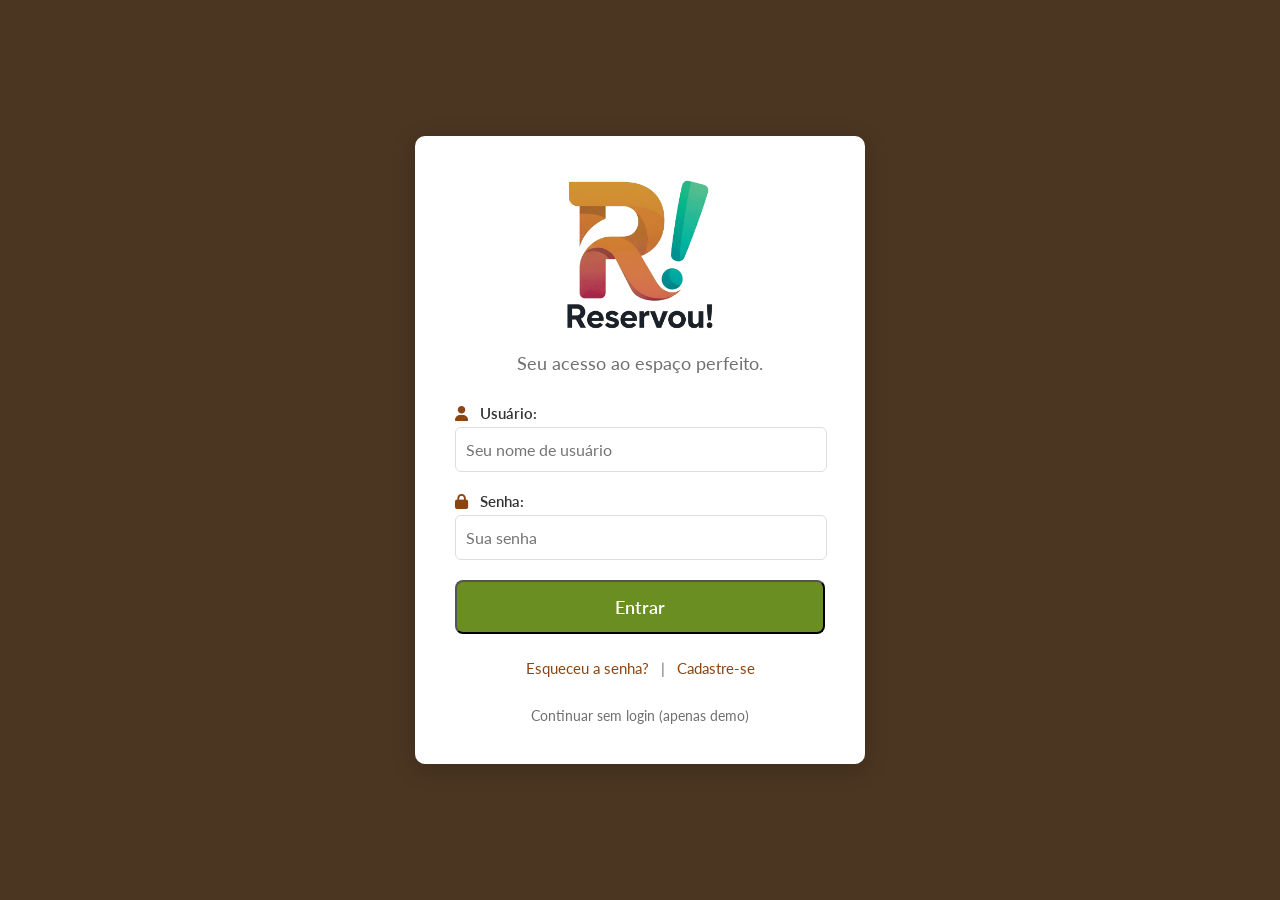
==== FrontEnd/index.html @ 800f9656 "Adiciona logo" ====
<!DOCTYPE html>
<html lang="pt-BR">
<head>
    <meta charset="UTF-8">
    <meta name="viewport" content="width=device-width, initial-scale=1.0">
    <title>Reservou! - Login</title>
    <link rel="stylesheet" href="Assets/CSS/styles.css">
    <link href="https://fonts.googleapis.com/css2?family=Lato:wght@400;600&family=Montserrat:wght@600;700&display=swap" rel="stylesheet">
    <link rel="stylesheet" href="https://cdnjs.cloudflare.com/ajax/libs/font-awesome/6.5.2/css/all.min.css" integrity="sha512-SnH5WK+bZxgPHs44uWIX+LLJAJ9/2PkPKZ5QiAj6Ta86w+fsb2TkcmfRyVX3pBnMFcV7oQPJkl9QevSCWr3W6A==" crossorigin="anonymous" referrerpolicy="no-referrer" />
</head>
<body class="login-body">
    <div class="login-container">
        <div class="login-card">
            <img class="logo-login" src="Assets/Imagens/Default/reservou-logo.png">
            <p class="login-slogan">Seu acesso ao espaço perfeito.</p>

            <form class="login-form">
                <div class="form-group">
                    <label for="username"><i class="fas fa-user"></i> Usuário:</label>
                    <input type="text" id="username" name="username" placeholder="Seu nome de usuário" required>
                </div>
                <div class="form-group">
                    <label for="password"><i class="fas fa-lock"></i> Senha:</label>
                    <input type="password" id="password" name="password" placeholder="Sua senha" required>
                </div>
                <button type="submit" class="btn-primary login-btn">Entrar</button>
            </form>

            <div class="login-links">
                <a href="#">Esqueceu a senha?</a>
                <span>|</span>
                <a href="#">Cadastre-se</a>
            </div>

            <a href="index.html" class="skip-login-btn">Continuar sem login (apenas demo)</a>
        </div>
    </div>
</body>
</html>
---- FrontEnd/Assets/CSS/styles.css ----
/* Variáveis CSS para as cores amadeiradas */
:root {
    --primaria-amadeirado-escuro: #4B3621;
    --secundaria-amadeirado-medio: #8B4513;
    --cta-verde: #6B8E23;
    --fundo-leve: #F8F5EC;
    --texto-principal: #333333;
    --texto-secundario: #707070;
}

/* Reset básico e fontes */
body {
    margin: 0;
    font-family: 'Lato', sans-serif;
    background-color: var(--fundo-leve);
    color: var(--texto-principal);
}

.container {
    max-width: 1200px; /* Largura máxima do conteúdo */
    margin: 0 auto; /* Centraliza o conteúdo */
    padding: 0 20px; /* Espaçamento lateral interno */
}

/* Estilo do Cabeçalho Principal */
.main-header {
    background-color: var(--primaria-amadeirado-escuro);
    color: var(--fundo-leve);
    padding: 15px 0;
    box-shadow: 0 2px 5px rgba(0, 0, 0, 0.2); /* Sombra suave */
}

.header-content {
    display: flex; /* Para alinhar logo, busca e navegação lado a lado */
    justify-content: space-between; /* Espaço entre os itens */
    align-items: center; /* Alinha verticalmente no centro */
}

/* Logo */
.logo-login {
    width: 150px;
    height: auto;
    color: var(--fundo-leve);
    text-decoration: none; /* Remove sublinhado do link */
    transition: color 0.3s ease; /* Transição suave ao passar o mouse */
}

.logo:hover {
    color: #F8F5EC; /* Um leve destaque no hover */
}

/* Barra de Busca */
.search-bar {
    display: flex; /* Alinha input e ícone lado a lado */
    align-items: center;
    background-color: var(--fundo-leve);
    border-radius: 25px; /* Cantos arredondados */
    padding: 8px 15px;
    width: 350px; /* Largura da barra de busca */
    box-shadow: inset 0 1px 3px rgba(0, 0, 0, 0.1); /* Sombra interna suave */
}

.search-bar input {
    border: none; /* Remove a borda padrão do input */
    background: transparent;
    outline: none; /* Remove o contorno ao focar */
    flex-grow: 1; /* Faz o input ocupar o máximo de espaço */
    padding-right: 10px;
    font-size: 16px;
    color: var(--texto-principal);
}

.search-bar input::placeholder {
    color: var(--texto-secundario);
}

.search-bar .fas { /* Estilo do ícone de lupa */
    color: var(--texto-secundario);
    font-size: 18px;
}

/* Navegação e Ícones */
.header-nav {
    display: flex; /* Alinha os ícones de navegação lado a lado */
    gap: 25px; /* Espaço entre os ícones */
}

.nav-icon {
    display: flex;
    flex-direction: column; /* Ícone em cima do texto */
    align-items: center;
    color: var(--fundo-leve);
    text-decoration: none;
    font-size: 14px;
    transition: color 0.3s ease;
}

.nav-icon .fas {
    font-size: 22px; /* Tamanho dos ícones */
    margin-bottom: 5px; /* Espaço entre ícone e texto */
}

.nav-icon:hover {
    color: #F8F5EC; /* Leve destaque no hover */
}

/* Media Queries para responsividade (ajuste para telas menores) */
@media (max-width: 768px) {
    .header-content {
        flex-direction: column; /* Empilha os itens verticalmente */
        gap: 15px;
    }

    .logo {
        font-size: 24px;
    }

    .search-bar {
        width: 90%; /* Ocupa mais largura em telas menores */
    }

    .header-nav {
        gap: 15px;
        width: 100%; /* Ocupa a largura total */
        justify-content: center; /* Centraliza os ícones */
    }

    .nav-icon {
        flex-direction: row; /* Ícone ao lado do texto em mobile */
        gap: 5px;
    }

    .nav-icon .fas {
        font-size: 18px;
        margin-bottom: 0;
    }
}

@media (max-width: 480px) {
    .search-bar {
        width: 100%;
    }
}

/* Estilo para a Seção de Categorias */
.space-categories {
    padding: 60px 0 30px; /* Espaçamento superior e inferior */
    text-align: center; /* Centraliza o título */
    background-color: var(--fundo-leve); /* Fundo leve */
}

.space-categories h2 {
    font-family: 'Montserrat', sans-serif;
    font-size: 32px;
    color: var(--primaria-amadeirado-escuro);
    margin-bottom: 40px;
}

.categories-grid {
    display: grid;
    grid-template-columns: repeat(auto-fit, minmax(180px, 1fr)); /* Colunas responsivas */
    gap: 30px; /* Espaço entre os cards */
    justify-content: center; /* Centraliza os cards */
}

.category-card {
    background-color: #FFFFFF; /* Fundo branco para os cards */
    border-radius: 10px;
    padding: 25px;
    display: flex;
    flex-direction: column;
    align-items: center;
    text-decoration: none; /* Remove sublinhado */
    color: var(--texto-principal);
    box-shadow: 0 4px 10px rgba(0, 0, 0, 0.08); /* Sombra suave */
    transition: transform 0.3s ease, box-shadow 0.3s ease;
}

.category-card:hover {
    transform: translateY(-5px); /* Efeito de elevação no hover */
    box-shadow: 0 6px 15px rgba(0, 0, 0, 0.12);
}

.category-card .fas { /* Ícones das categorias */
    font-size: 50px;
    color: var(--secundaria-amadeirado-medio); /* Cor dos ícones */
    margin-bottom: 15px;
}

.category-card h3 {
    font-family: 'Montserrat', sans-serif;
    font-size: 18px;
    margin: 0;
    color: var(--primaria-amadeirado-escuro);
}

/* Ajustes de responsividade para categorias */
@media (max-width: 768px) {
    .space-categories h2 {
        font-size: 28px;
    }
    .category-card {
        padding: 20px;
    }
    .category-card .fas {
        font-size: 45px;
    }
    .category-card h3 {
        font-size: 16px;
    }
}

@media (max-width: 480px) {
    .space-categories {
        padding: 40px 0 20px;
    }
    .space-categories h2 {
        font-size: 24px;
        margin-bottom: 30px;
    }
    .categories-grid {
        grid-template-columns: 1fr; /* Uma coluna em telas muito pequenas */
    }
}
/* Estilo para a Seção de Espaços em Destaque */
.featured-spaces {
    padding: 60px 0;
    text-align: center;
    background-color: var(--fundo-leve); /* Fundo leve */
}

.featured-spaces h2 {
    font-family: 'Montserrat', sans-serif;
    font-size: 32px;
    color: var(--primaria-amadeirado-escuro);
    margin-bottom: 40px;
}

.space-grid {
    display: grid;
    grid-template-columns: repeat(auto-fit, minmax(300px, 1fr)); /* Colunas responsivas para cards maiores */
    gap: 30px;
    justify-content: center;
}

.space-card {
    background-color: #FFFFFF;
    border-radius: 10px;
    overflow: hidden; /* Garante que a imagem não vaze */
    box-shadow: 0 4px 15px rgba(0, 0, 0, 0.1); /* Sombra mais pronunciada */
    transition: transform 0.3s ease, box-shadow 0.3s ease;
    display: flex;
    flex-direction: column;
}

.space-card:hover {
    transform: translateY(-8px); /* Efeito de elevação mais notável */
    box-shadow: 0 8px 20px rgba(0, 0, 0, 0.15);
}

.space-card img {
    width: 100%;
    height: 200px; /* Altura fixa para as imagens dos cards */
    object-fit: cover; /* Garante que a imagem cubra o espaço sem distorcer */
}

.space-card .card-info {
    padding: 20px;
    text-align: left;
    flex-grow: 1; /* Faz o conteúdo ocupar o espaço restante */
    display: flex;
    flex-direction: column;
}

.space-card h3 {
    font-family: 'Montserrat', sans-serif;
    font-size: 22px;
    color: var(--primaria-amadeirado-escuro);
    margin-top: 0;
    margin-bottom: 10px;
}

.space-card .description {
    font-size: 15px;
    color: var(--texto-secundario);
    line-height: 1.5;
    margin-bottom: 15px;
    flex-grow: 1; /* Empurra o preço e botão para baixo */
}

.space-card .price {
    font-family: 'Montserrat', sans-serif;
    font-size: 20px;
    font-weight: 600;
    color: var(--secundaria-amadeirado-medio);
    margin-bottom: 20px;
}

/* Estilo do Botão (Reutilizável) */
.btn-primary {
    display: block; /* Ocupa a largura total do pai */
    background-color: var(--cta-verde);
    color: #FFFFFF;
    text-decoration: none;
    padding: 12px 25px;
    border-radius: 8px; /* Cantos arredondados */
    font-family: 'Lato', sans-serif;
    font-weight: 600;
    font-size: 16px;
    text-align: center;
    transition: background-color 0.3s ease, transform 0.1s ease;
}

.btn-primary:hover {
    background-color: #5a7a1c; /* Tom mais escuro no hover */
    transform: translateY(-2px);
}

/* Ajustes de responsividade para espaços */
@media (max-width: 768px) {
    .featured-spaces h2 {
        font-size: 28px;
    }
    .space-grid {
        grid-template-columns: repeat(auto-fit, minmax(280px, 1fr));
    }
    .space-card h3 {
        font-size: 20px;
    }
    .space-card .price {
        font-size: 18px;
    }
}

@media (max-width: 480px) {
    .featured-spaces {
        padding: 40px 0;
    }
    .featured-spaces h2 {
        font-size: 24px;
        margin-bottom: 30px;
    }
    .space-grid {
        grid-template-columns: 1fr; /* Uma coluna em telas muito pequenas */
    }
    .space-card img {
        height: 180px;
    }
    .space-card .card-info {
        padding: 15px;
    }
}

/* Estilo para a Seção do Banner Principal (Hero) */
.hero-banner {
    background-image: url('https://via.placeholder.com/1920x600/4B3621/FFFFFF?text=Espaco+Moderno+-+Reservou!'); /* Imagem de fundo placeholder */
    background-size: cover; /* Garante que a imagem cubra toda a área */
    background-position: center; /* Centraliza a imagem */
    height: 500px; /* Altura fixa do banner */
    display: flex; /* Para centralizar o conteúdo verticalmente */
    align-items: center; /* Alinha verticalmente */
    text-align: center; /* Centraliza o texto */
    color: #FFFFFF; /* Cor do texto no banner */
    position: relative; /* Para o overlay */
}

/* Overlay sutil para melhorar contraste do texto */
.hero-banner::before {
    content: '';
    position: absolute;
    top: 0;
    left: 0;
    width: 100%;
    height: 100%;
    background-color: rgba(0, 0, 0, 0.4); /* Escurece a imagem para o texto se destacar */
    z-index: 1; /* Garante que o overlay fique abaixo do texto */
}

.hero-banner .container {
    position: relative; /* Traz o container para frente do overlay */
    z-index: 2;
}

.hero-banner h1 {
    font-family: 'Montserrat', sans-serif;
    font-size: 56px;
    margin-bottom: 15px;
    line-height: 1.2;
    text-shadow: 2px 2px 4px rgba(0, 0, 0, 0.6); /* Sombra para o texto */
}

.hero-banner p {
    font-family: 'Lato', sans-serif;
    font-size: 22px;
    margin-bottom: 30px;
    text-shadow: 1px 1px 3px rgba(0, 0, 0, 0.5);
}

.hero-banner .hero-btn {
    display: inline-block; /* Para o botão não ocupar a largura total */
    padding: 15px 40px; /* Ajusta o padding do botão */
    font-size: 18px;
    background-color: var(--cta-verde); /* Cor de ação */
    border-radius: 50px; /* Botão mais arredondado */
}

/* Ajustes de responsividade para o Banner */
@media (max-width: 992px) {
    .hero-banner {
        height: 400px;
    }
    .hero-banner h1 {
        font-size: 44px;
    }
    .hero-banner p {
        font-size: 18px;
    }
    .hero-banner .hero-btn {
        padding: 12px 30px;
        font-size: 16px;
    }
}

@media (max-width: 768px) {
    .hero-banner {
        height: 350px;
    }
    .hero-banner h1 {
        font-size: 36px;
    }
    .hero-banner p {
        font-size: 16px;
    }
}

@media (max-width: 480px) {
    .hero-banner {
        height: 300px;
    }
    .hero-banner h1 {
        font-size: 28px;
    }
    .hero-banner p {
        font-size: 14px;
        padding: 0 10px; /* Reduz padding em telas muito pequenas */
    }
    .hero-banner .hero-btn {
        padding: 10px 20px;
        font-size: 14px;
    }
}

/* Estilo para o Rodapé */
.main-footer {
    background-color: var(--primaria-amadeirado-escuro);
    color: var(--fundo-leve);
    padding: 60px 0 20px; /* Espaçamento superior e inferior */
    font-family: 'Lato', sans-serif;
}

.main-footer .container {
    display: flex; /* Alinha as colunas do rodapé lado a lado */
    justify-content: space-between;
    flex-wrap: wrap; /* Permite que as colunas quebrem em telas menores */
    gap: 30px; /* Espaço entre as colunas */
}

.footer-col {
    flex: 1; /* Distribui o espaço igualmente */
    min-width: 250px; /* Largura mínima para cada coluna */
    margin-bottom: 20px; /* Espaçamento inferior para mobile */
}

.footer-col.logo-col .logo {
    font-size: 32px;
    margin-bottom: 10px;
}

.footer-col p {
    font-size: 15px;
    line-height: 1.6;
    color: rgba(255, 255, 255, 0.8); /* Texto levemente mais claro */
}

.footer-col h3 {
    font-family: 'Montserrat', sans-serif;
    font-size: 20px;
    color: var(--fundo-leve);
    margin-bottom: 20px;
}

.footer-col ul {
    list-style: none; /* Remove marcadores de lista */
    padding: 0;
    margin: 0;
}

.footer-col ul li {
    margin-bottom: 10px;
}

.footer-col ul li a {
    color: rgba(255, 255, 255, 0.8);
    text-decoration: none;
    font-size: 15px;
    transition: color 0.3s ease;
}

.footer-col ul li a:hover {
    color: var(--cta-verde); /* Destaca no hover */
}

.footer-col .fas, .footer-col .fab { /* Ícones de contato e social */
    margin-right: 10px;
    color: var(--cta-verde);
}

.social-icons {
    margin-top: 20px;
    display: flex;
    gap: 15px;
}

.social-icons a {
    color: var(--fundo-leve);
    font-size: 24px;
    transition: color 0.3s ease;
}

.social-icons a:hover {
    color: var(--cta-verde);
}

.footer-bottom {
    border-top: 1px solid rgba(255, 255, 255, 0.1); /* Linha divisória */
    padding-top: 20px;
    margin-top: 40px;
    text-align: center;
}

.footer-bottom p {
    font-size: 14px;
    color: rgba(255, 255, 255, 0.6);
    margin: 0;
}

/* Ajustes de responsividade para o Rodapé */
@media (max-width: 768px) {
    .main-footer .container {
        flex-direction: column; /* Empilha as colunas verticalmente */
        align-items: center; /* Centraliza as colunas */
        text-align: center;
    }
    .footer-col {
        min-width: unset; /* Remove largura mínima */
        width: 100%; /* Ocupa a largura total */
    }
    .footer-col h3 {
        font-size: 18px;
        margin-bottom: 15px;
    }
    .footer-col ul {
        margin-bottom: 20px;
    }
    .social-icons {
        justify-content: center; /* Centraliza os ícones sociais */
    }
}

/* --- Estilos para o Painel Admin --- */

/* Cabeçalho Admin */
.admin-header {
    background-color: var(--primaria-amadeirado-escuro);
    color: var(--fundo-leve);
    padding: 15px 0;
    box-shadow: 0 2px 5px rgba(0, 0, 0, 0.2);
}

.admin-header-content {
    display: flex;
    justify-content: space-between;
    align-items: center;
}

.admin-header-content .logo { /* Estilo do logo no admin */
    font-size: 28px;
    margin-right: 20px;
}

.admin-title {
    font-family: 'Montserrat', sans-serif;
    font-weight: 600;
    font-size: 24px;
    color: var(--fundo-leve);
    flex-grow: 1; /* Permite que o título ocupe o espaço central */
    text-align: center;
}

.admin-logout-btn {
    display: flex;
    align-items: center;
    color: var(--fundo-leve);
    text-decoration: none;
    font-size: 16px;
    transition: color 0.3s ease;
}

.admin-logout-btn .fas {
    margin-right: 8px;
}

.admin-logout-btn:hover {
    color: var(--cta-verde);
}

/* Seção do Formulário de Adição de Espaço */
.add-space-form-section {
    padding: 60px 0;
    background-color: var(--fundo-leve);
}

.add-space-form-section h2 {
    font-family: 'Montserrat', sans-serif;
    font-size: 32px;
    color: var(--primaria-amadeirado-escuro);
    text-align: center;
    margin-bottom: 40px;
}

.add-space-form {
    background-color: #FFFFFF;
    border-radius: 10px;
    padding: 40px;
    box-shadow: 0 5px 20px rgba(0, 0, 0, 0.1);
    max-width: 700px; /* Largura máxima do formulário */
    margin: 0 auto; /* Centraliza o formulário */
}

.form-group {
    margin-bottom: 25px;
}

.form-group label {
    display: block; /* Cada label em uma nova linha */
    font-family: 'Lato', sans-serif;
    font-weight: 600;
    font-size: 16px;
    color: var(--texto-principal);
    margin-bottom: 8px;
}

.form-group input[type="text"],
.form-group input[type="number"],
.form-group input[type="url"],
.form-group textarea,
.form-group select {
    width: calc(100% - 20px); /* 100% menos o padding */
    padding: 12px 10px;
    border: 1px solid #ddd;
    border-radius: 6px;
    font-size: 16px;
    color: var(--texto-principal);
    font-family: 'Lato', sans-serif;
    transition: border-color 0.3s ease;
}

.form-group input:focus,
.form-group textarea:focus,
.form-group select:focus {
    border-color: var(--secundaria-amadeirado-medio); /* Borda destacada no foco */
    outline: none; /* Remove contorno padrão */
}

.form-group textarea {
    resize: vertical; /* Permite redimensionar verticalmente */
}

.form-actions {
    display: flex;
    justify-content: flex-end; /* Alinha botões à direita */
    gap: 15px; /* Espaço entre os botões */
    margin-top: 30px;
}

.btn-secondary {
    background-color: transparent;
    color: var(--secundaria-amadeirado-medio);
    border: 2px solid var(--secundaria-amadeirado-medio);
    text-decoration: none;
    padding: 12px 25px;
    border-radius: 8px;
    font-family: 'Lato', sans-serif;
    font-weight: 600;
    font-size: 16px;
    cursor: pointer;
    transition: background-color 0.3s ease, color 0.3s ease, transform 0.1s ease;
}

.btn-secondary:hover {
    background-color: var(--secundaria-amadeirado-medio);
    color: #FFFFFF;
    transform: translateY(-2px);
}

/* Mensagem de Feedback (sucesso/erro) */
.feedback-message {
    margin-top: 20px;
    padding: 15px;
    border-radius: 8px;
    font-size: 16px;
    text-align: center;
    display: none; /* Escondida por padrão, JS mostraria */
}

.feedback-message.success {
    background-color: #d4edda; /* Verde claro */
    color: #155724; /* Verde escuro */
    border: 1px solid #c3e6cb;
}

.feedback-message.error {
    background-color: #f8d7da; /* Vermelho claro */
    color: #721c24; /* Vermelho escuro */
    border: 1px solid #f5c6cb;
}

/* --- Media Queries para Responsividade do Admin --- */
@media (max-width: 768px) {
    .admin-header-content {
        flex-direction: column;
        gap: 10px;
        text-align: center;
    }
    .admin-title {
        font-size: 20px;
    }
    .admin-logout-btn {
        margin-top: 10px;
    }

    .add-space-form-section h2 {
        font-size: 28px;
        margin-bottom: 30px;
    }
    .add-space-form {
        padding: 25px;
        margin: 0 15px; /* Espaçamento lateral em telas menores */
    }
    .form-group label {
        font-size: 15px;
    }
    .form-group input,
    .form-group textarea,
    .form-group select {
        font-size: 15px;
        padding: 10px;
        width: calc(100% - 10px); /* Ajusta padding */
    }
    .form-actions {
        flex-direction: column; /* Empilha botões verticalmente */
        gap: 10px;
        align-items: center;
    }
    .btn-primary, .btn-secondary {
        width: 100%; /* Botões ocupam largura total */
    }
}

@media (max-width: 480px) {
    .add-space-form-section h2 {
        font-size: 24px;
    }
    .add-space-form {
        padding: 20px;
    }
}

/* Estilo para a Seção de Detalhes do Espaço */
.space-details-section {
    padding: 60px 0;
    background-color: var(--fundo-leve);
    /* display: none; */ /* Pode ser usado para esconder por padrão e mostrar com JS */
}

.space-details-section .container {
    background-color: #FFFFFF;
    border-radius: 10px;
    box-shadow: 0 5px 20px rgba(0, 0, 0, 0.1);
    padding: 40px;
}

.details-grid {
    display: grid;
    grid-template-columns: 1fr 1.5fr; /* Galeria à esquerda, info à direita */
    gap: 40px;
}

.details-gallery img {
    width: 100%;
    border-radius: 8px;
    margin-bottom: 15px;
    box-shadow: 0 2px 8px rgba(0, 0, 0, 0.1);
}

.thumbnail-gallery {
    display: flex;
    gap: 10px;
    overflow-x: auto; /* Permite rolagem horizontal se muitas miniaturas */
    padding-bottom: 5px; /* Para sombra de rolagem */
}

.thumbnail-gallery img {
    width: 100px;
    height: 70px;
    object-fit: cover;
    border-radius: 5px;
    cursor: pointer;
    border: 2px solid transparent;
    transition: border-color 0.2s ease;
}

.thumbnail-gallery img:hover,
.thumbnail-gallery img.active {
    border-color: var(--cta-verde); /* Borda no hover ou quando ativa */
}

.details-info h2 {
    font-family: 'Montserrat', sans-serif;
    font-size: 38px;
    color: var(--primaria-amadeirado-escuro);
    margin-top: 0;
    margin-bottom: 10px;
}

.details-type,
.details-capacity {
    font-size: 16px;
    color: var(--texto-secundario);
    margin-bottom: 5px;
}

.details-price {
    font-family: 'Montserrat', sans-serif;
    font-size: 28px;
    font-weight: 600;
    color: var(--secundaria-amadeirado-medio);
    margin-bottom: 25px;
}

.details-description {
    font-size: 17px;
    line-height: 1.7;
    color: var(--texto-principal);
    margin-bottom: 30px;
}

.details-features h3 {
    font-family: 'Montserrat', sans-serif;
    font-size: 22px;
    color: var(--primaria-amadeirado-escuro);
    margin-bottom: 15px;
}

.details-features ul {
    list-style: none;
    padding: 0;
    margin: 0;
    display: grid;
    grid-template-columns: repeat(auto-fit, minmax(200px, 1fr)); /* 2 colunas para features */
    gap: 10px;
}

.details-features ul li {
    font-size: 16px;
    color: var(--texto-principal);
}

.details-features ul li .fas {
    color: var(--cta-verde); /* Cor do ícone de check */
    margin-right: 8px;
}

.reservation-options {
    margin-top: 40px;
    border-top: 1px solid #eee;
    padding-top: 30px;
}

.reservation-options h3 {
    font-family: 'Montserrat', sans-serif;
    font-size: 24px;
    color: var(--primaria-amadeirado-escuro);
    margin-bottom: 20px;
}

.reservation-options .form-group {
    margin-bottom: 20px;
}

.reservation-options input[type="date"],
.reservation-options select {
    width: calc(100% - 20px);
    padding: 12px 10px;
    border: 1px solid #ddd;
    border-radius: 6px;
    font-size: 16px;
    color: var(--texto-principal);
    font-family: 'Lato', sans-serif;
}

.add-to-reservation-btn {
    width: 100%; /* Ocupa a largura total */
    margin-top: 20px;
    font-size: 18px;
    padding: 15px;
}

.back-to-home-btn {
    display: block; /* Ocupa a largura total */
    width: fit-content; /* Ajusta ao conteúdo */
    margin: 40px auto 0; /* Centraliza o botão de voltar */
    font-size: 16px;
    padding: 12px 30px;
    border-radius: 50px; /* Mais arredondado */
}


/* --- Media Queries para Detalhes do Espaço --- */
@media (max-width: 992px) {
    .details-grid {
        grid-template-columns: 1fr; /* Uma coluna em telas menores */
        gap: 30px;
    }
    .space-details-section .container {
        padding: 30px;
    }
    .details-info h2 {
        font-size: 32px;
    }
    .details-price {
        font-size: 24px;
    }
    .details-description {
        font-size: 16px;
    }
}

@media (max-width: 768px) {
    .space-details-section .container {
        padding: 20px;
        margin: 0 15px;
    }
    .details-features ul {
        grid-template-columns: 1fr; /* Uma coluna para features em mobile */
    }
    .add-to-reservation-btn, .back-to-home-btn {
        font-size: 16px;
        padding: 12px 25px;
    }
}

@media (max-width: 480px) {
    .details-info h2 {
        font-size: 28px;
    }
    .details-price {
        font-size: 22px;
    }
    .reservation-options input[type="date"],
    .reservation-options select {
        width: calc(100% - 10px);
    }
}

/* Estilo para a Seção de Minhas Reservas Simuladas (Carrinho) */
.simulated-reservations-section {
    padding: 60px 0;
    background-color: var(--fundo-leve);
    /* display: none; */ /* Pode ser usado para esconder por padrão e mostrar com JS */
}

.simulated-reservations-section .container {
    background-color: #FFFFFF;
    border-radius: 10px;
    box-shadow: 0 5px 20px rgba(0, 0, 0, 0.1);
    padding: 40px;
}

.simulated-reservations-section h2 {
    font-family: 'Montserrat', sans-serif;
    font-size: 32px;
    color: var(--primaria-amadeirado-escuro);
    text-align: center;
    margin-bottom: 40px;
}

.reservation-list {
    margin-bottom: 30px;
    border: 1px solid #eee;
    border-radius: 8px;
    overflow: hidden; /* Para cantos arredondados nos itens */
}

.reservation-item {
    display: flex;
    align-items: center;
    padding: 15px 20px;
    border-bottom: 1px solid #eee;
    background-color: #fcfcfc;
}

.reservation-item:last-child {
    border-bottom: none; /* Remove borda do último item */
}

.reservation-item img {
    width: 100px;
    height: 70px;
    object-fit: cover;
    border-radius: 5px;
    margin-right: 15px;
}

.reservation-item .item-info {
    flex-grow: 1; /* Ocupa o espaço restante */
}

.reservation-item h3 {
    font-family: 'Montserrat', sans-serif;
    font-size: 18px;
    color: var(--primaria-amadeirado-escuro);
    margin: 0 0 5px 0;
}

.reservation-item p {
    font-size: 14px;
    color: var(--texto-secundario);
    margin: 0;
}

.reservation-item .item-price {
    font-family: 'Montserrat', sans-serif;
    font-weight: 600;
    color: var(--secundaria-amadeirado-medio);
    font-size: 16px;
    margin-top: 5px;
}

.remove-item-btn {
    background-color: transparent;
    color: #dc3545; /* Cor de erro/vermelho */
    border: none;
    cursor: pointer;
    font-size: 14px;
    padding: 8px 12px;
    border-radius: 5px;
    transition: background-color 0.2s ease;
}

.remove-item-btn:hover {
    background-color: rgba(220, 53, 69, 0.1);
}

.reservation-summary {
    text-align: right;
    margin-top: 30px;
}

.reservation-summary h3 {
    font-family: 'Montserrat', sans-serif;
    font-size: 28px;
    color: var(--primaria-amadeirado-escuro);
    margin-bottom: 20px;
}

.reservation-summary .total-price {
    color: var(--cta-verde); /* Cor do total em destaque */
    font-weight: 700;
}

.finalize-reservation-btn {
    font-size: 18px;
    padding: 15px 30px;
    width: auto; /* Ajusta a largura ao conteúdo */
}

/* --- Media Queries para Minhas Reservas Simuladas --- */
@media (max-width: 768px) {
    .simulated-reservations-section .container {
        padding: 20px;
        margin: 0 15px;
    }
    .simulated-reservations-section h2 {
        font-size: 28px;
    }
    .reservation-item {
        flex-wrap: wrap; /* Permite que os itens quebrem linha */
        justify-content: center;
        text-align: center;
    }
    .reservation-item img {
        margin-bottom: 10px;
        margin-right: 0;
    }
    .reservation-item .item-info {
        width: 100%;
        text-align: center;
        margin-bottom: 10px;
    }
    .remove-item-btn {
        width: 100%;
    }
    .finalize-reservation-btn {
        width: 100%;
    }
}

@media (max-width: 480px) {
    .simulated-reservations-section h2 {
        font-size: 24px;
    }
}

.hero-banner {
    background-image: url('banner.png'); /* Imagem de fundo placeholder */
    background-size: cover;
    background-position: center;
    height: 500px;
    display: flex;
    align-items: center;
    text-align: center;
    color: #FFFFFF;
    position: relative;
}

/* --- Estilos para a Tela de Login --- */

.login-body {
    background-color: var(--primaria-amadeirado-escuro); /* Fundo escuro como no cabeçalho */
    display: flex;
    justify-content: center;
    align-items: center;
    min-height: 100vh; /* Ocupa a altura total da viewport */
    margin: 0;
    padding: 20px; /* Espaçamento em telas pequenas */
    box-sizing: border-box; /* Inclui padding na altura/largura */
}

.login-container {
    width: 100%;
    max-width: 450px; /* Largura máxima do container de login */
}

.login-card {
    background-color: #FFFFFF;
    border-radius: 10px;
    box-shadow: 0 5px 25px rgba(0, 0, 0, 0.2);
    padding: 40px;
    text-align: center;
}

.login-logo {
    font-family: 'Montserrat', sans-serif;
    font-weight: 700;
    font-size: 38px;
    color: var(--primaria-amadeirado-escuro);
    margin-bottom: 10px;
}

.login-slogan {
    font-family: 'Lato', sans-serif;
    font-size: 18px;
    color: var(--texto-secundario);
    margin-bottom: 30px;
}

.login-form {
    text-align: left; /* Alinha labels e inputs à esquerda dentro do formulário */
}

.login-form .form-group {
    margin-bottom: 20px;
}

.login-form label {
    font-family: 'Lato', sans-serif;
    font-weight: 600;
    font-size: 15px;
    color: var(--texto-principal);
    margin-bottom: 5px;
    display: block; /* Garante que a label fique em sua própria linha */
}

.login-form label .fas {
    margin-right: 8px;
    color: var(--secundaria-amadeirado-medio);
}

.login-form input[type="text"],
.login-form input[type="password"] {
    width: calc(100% - 20px); /* 100% menos o padding */
    padding: 12px 10px;
    border: 1px solid #ddd;
    border-radius: 6px;
    font-size: 16px;
    color: var(--texto-principal);
    font-family: 'Lato', sans-serif;
    transition: border-color 0.3s ease;
}

.login-form input:focus {
    border-color: var(--secundaria-amadeirado-medio);
    outline: none;
}

.login-btn {
    width: 100%; /* Botão ocupa a largura total do card */
    padding: 14px;
    font-size: 18px;
    margin-top: 10px;
}

.login-links {
    margin-top: 25px;
    font-size: 15px;
}

.login-links a {
    color: var(--secundaria-amadeirado-medio);
    text-decoration: none;
    transition: color 0.3s ease;
}

.login-links a:hover {
    color: var(--cta-verde);
}

.login-links span {
    color: var(--texto-secundario);
    margin: 0 8px;
}

.skip-login-btn {
    display: block; /* Ocupa a largura total */
    margin-top: 30px;
    font-size: 14px;
    color: var(--texto-secundario);
    text-decoration: none;
    transition: color 0.3s ease;
}

.skip-login-btn:hover {
    color: var(--primaria-amadeirado-escuro);
}

/* Ajustes de responsividade para o Login */
@media (max-width: 480px) {
    .login-card {
        padding: 30px 20px;
    }
    .login-logo {
        font-size: 32px;
    }
    .login-slogan {
        font-size: 16px;
    }
    .login-form input {
        font-size: 15px;
    }
    .login-btn {
        font-size: 16px;
        padding: 12px;
    }
}
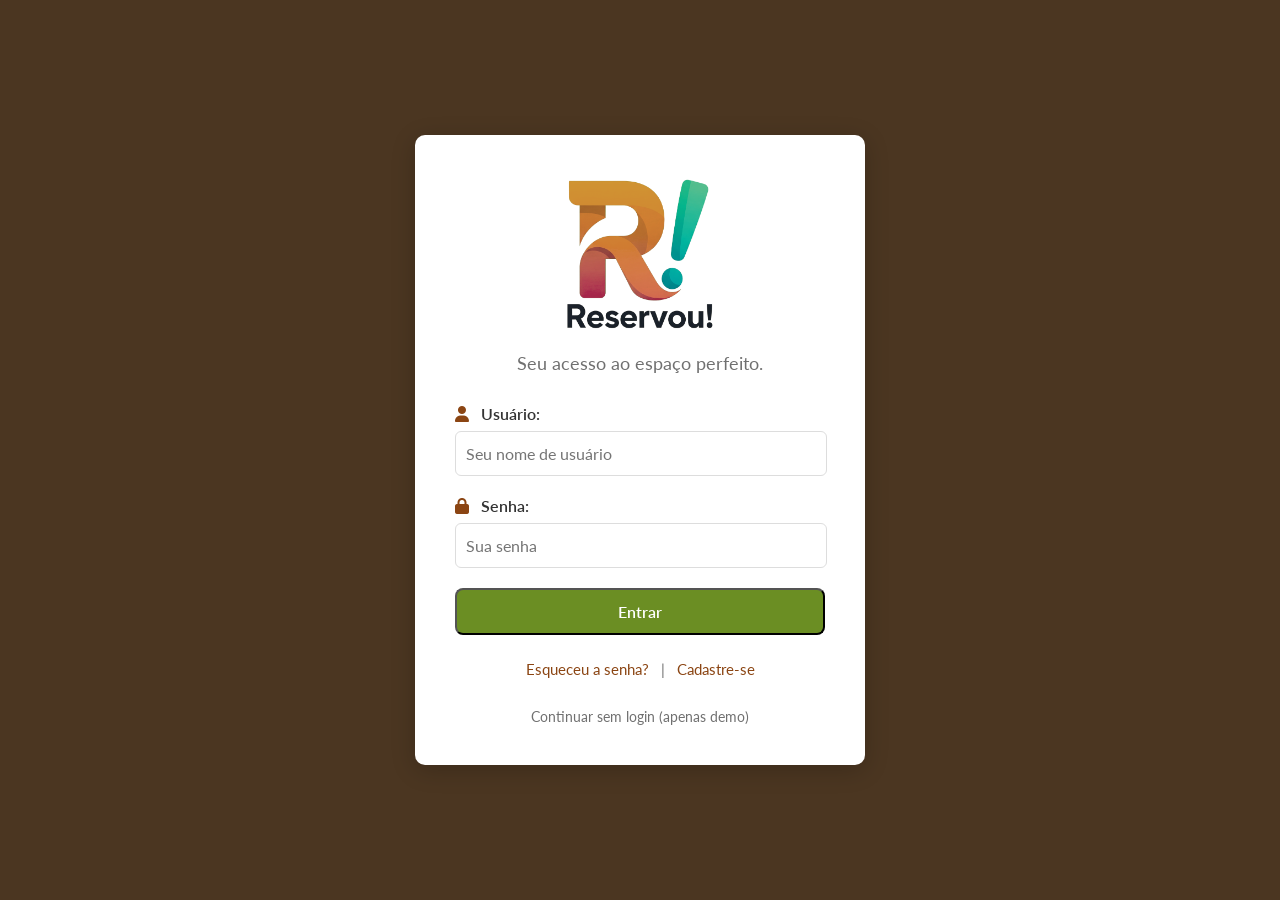
==== commit e0818bab: "Finaliza fluxo de validação do login" ====
--- a/FrontEnd/index.html
+++ b/FrontEnd/index.html
@@ -4,6 +4,7 @@
     <meta charset="UTF-8">
     <meta name="viewport" content="width=device-width, initial-scale=1.0">
     <title>Reservou! - Login</title>
+    <link rel="stylesheet" href="Assets/CSS/login.css">
     <link rel="stylesheet" href="Assets/CSS/styles.css">
     <link href="https://fonts.googleapis.com/css2?family=Lato:wght@400;600&family=Montserrat:wght@600;700&display=swap" rel="stylesheet">
     <link rel="stylesheet" href="https://cdnjs.cloudflare.com/ajax/libs/font-awesome/6.5.2/css/all.min.css" integrity="sha512-SnH5WK+bZxgPHs44uWIX+LLJAJ9/2PkPKZ5QiAj6Ta86w+fsb2TkcmfRyVX3pBnMFcV7oQPJkl9QevSCWr3W6A==" crossorigin="anonymous" referrerpolicy="no-referrer" />
@@ -11,10 +12,10 @@
 <body class="login-body">
     <div class="login-container">
         <div class="login-card">
-            <img class="logo-login" src="Assets/Imagens/Default/reservou-logo.png">
+            <img class="login-logo" src="Assets/Imagens/Default/reservou-logo.png">
             <p class="login-slogan">Seu acesso ao espaço perfeito.</p>
 
-            <form class="login-form">
+            <form id="login-form" class="login-form">
                 <div class="form-group">
                     <label for="username"><i class="fas fa-user"></i> Usuário:</label>
                     <input type="text" id="username" name="username" placeholder="Seu nome de usuário" required>
@@ -23,17 +24,21 @@
                     <label for="password"><i class="fas fa-lock"></i> Senha:</label>
                     <input type="password" id="password" name="password" placeholder="Sua senha" required>
                 </div>
-                <button type="submit" class="btn-primary login-btn">Entrar</button>
+                <div id="error-message" class="error-message" style="display: none;"></div>
+                <button type="submit" id="login" class="btn-primary login-btn">Entrar</button>
             </form>
 
             <div class="login-links">
                 <a href="#">Esqueceu a senha?</a>
                 <span>|</span>
-                <a href="#">Cadastre-se</a>
+                <a href="cadastro.html">Cadastre-se</a>
             </div>
 
-            <a href="index.html" class="skip-login-btn">Continuar sem login (apenas demo)</a>
+            <a href="" class="skip-login-btn">Continuar sem login (apenas demo)</a>
         </div>
     </div>
+
+    <script src="Assets/JavaScript/login.js" type="module"></script>
+    <script src="Assets/JavaScript/utils.js" type="module"></script>
 </body>
 </html>
--- a/FrontEnd/Assets/CSS/login.css
+++ b/FrontEnd/Assets/CSS/login.css
@@ -0,0 +1,144 @@
+:root {
+    --primaria-amadeirado-escuro: #4B3621;
+    --secundaria-amadeirado-medio: #8B4513;
+    --cta-verde: #6B8E23;
+    --fundo-leve: #F8F5EC;
+    --texto-principal: #333333;
+    --texto-secundario: #707070;
+}
+
+/* --- Estilos para a Tela de Login --- */
+.login-body {
+    background-color: var(--primaria-amadeirado-escuro); /* Fundo escuro como no cabeçalho */
+    display: flex;
+    justify-content: center;
+    align-items: center;
+    min-height: 100vh; /* Ocupa a altura total da viewport */
+    margin: 0;
+    padding: 20px; /* Espaçamento em telas pequenas */
+    box-sizing: border-box; /* Inclui padding na altura/largura */
+}
+
+.login-container {
+    width: 100%;
+    max-width: 450px; /* Largura máxima do container de login */
+}
+
+.login-card {
+    background-color: #FFFFFF;
+    border-radius: 10px;
+    box-shadow: 0 5px 25px rgba(0, 0, 0, 0.2);
+    padding: 40px;
+    text-align: center;
+}
+
+.login-logo  {
+    width: 150px;
+    height: auto;
+    color: var(--fundo-leve);
+    text-decoration: none; /* Remove sublinhado do link */
+    transition: color 0.3s ease; /* Transição suave ao passar o mouse */
+}
+
+.login-slogan {
+    font-family: 'Lato', sans-serif;
+    font-size: 18px;
+    color: var(--texto-secundario);
+    margin-bottom: 30px;
+}
+
+.login-form {
+    text-align: left; /* Alinha labels e inputs à esquerda dentro do formulário */
+}
+
+.login-form .form-group {
+    margin-bottom: 20px;
+}
+
+.login-form label {
+    font-family: 'Lato', sans-serif;
+    font-weight: 600;
+    font-size: 15px;
+    color: var(--texto-principal);
+    margin-bottom: 5px;
+    display: block; /* Garante que a label fique em sua própria linha */
+}
+
+.login-form label .fas {
+    margin-right: 8px;
+    color: var(--secundaria-amadeirado-medio);
+}
+
+.login-form input[type="text"],
+.login-form input[type="password"] {
+    width: calc(100% - 20px); /* 100% menos o padding */
+    padding: 12px 10px;
+    border: 1px solid #ddd;
+    border-radius: 6px;
+    font-size: 16px;
+    color: var(--texto-principal);
+    font-family: 'Lato', sans-serif;
+    transition: border-color 0.3s ease;
+}
+
+.login-form input:focus {
+    border-color: var(--secundaria-amadeirado-medio);
+    outline: none;
+}
+
+.login-btn {
+    width: 100%; /* Botão ocupa a largura total do card */
+    padding: 14px;
+    font-size: 18px;
+    margin-top: 10px;
+}
+
+.login-links {
+    margin-top: 25px;
+    font-size: 15px;
+}
+
+.login-links a {
+    color: var(--secundaria-amadeirado-medio);
+    text-decoration: none;
+    transition: color 0.3s ease;
+}
+
+.login-links a:hover {
+    color: var(--cta-verde);
+}
+
+.login-links span {
+    color: var(--texto-secundario);
+    margin: 0 8px;
+}
+
+.skip-login-btn {
+    display: block; /* Ocupa a largura total */
+    margin-top: 30px;
+    font-size: 14px;
+    color: var(--texto-secundario);
+    text-decoration: none;
+    transition: color 0.3s ease;
+}
+
+.skip-login-btn:hover {
+    color: var(--primaria-amadeirado-escuro);
+}
+
+/* Ajustes de responsividade para o Login */
+@media (max-width: 480px) {
+    .login-card {
+        padding: 30px 20px;
+    }
+    .login-slogan {
+        font-size: 16px;
+    }
+    .login-form input {
+        font-size: 15px;
+    }
+    .login-btn {
+        font-size: 16px;
+        padding: 12px;
+    }
+}
--- a/FrontEnd/Assets/CSS/styles.css
+++ b/FrontEnd/Assets/CSS/styles.css
@@ -36,13 +36,16 @@
     align-items: center; /* Alinha verticalmente no centro */
 }
 
-/* Logo */
-.logo-login {
-    width: 150px;
-    height: auto;
-    color: var(--fundo-leve);
-    text-decoration: none; /* Remove sublinhado do link */
-    transition: color 0.3s ease; /* Transição suave ao passar o mouse */
+.error-message {
+    color: #f44336; /* Cor vermelha para erros */
+    background-color: #ffebee; /* Fundo mais claro para destaque */
+    border: 1px solid #f44336;
+    padding: 10px;
+    margin-top: 15px;
+    margin-bottom: 15px;
+    border-radius: 5px;
+    text-align: center;
+    font-size: 0.9em;
 }
 
 .logo:hover {
@@ -110,26 +113,21 @@
         flex-direction: column; /* Empilha os itens verticalmente */
         gap: 15px;
     }
-
     .logo {
         font-size: 24px;
     }
-
     .search-bar {
         width: 90%; /* Ocupa mais largura em telas menores */
     }
-
     .header-nav {
         gap: 15px;
         width: 100%; /* Ocupa a largura total */
         justify-content: center; /* Centraliza os ícones */
     }
-
     .nav-icon {
         flex-direction: row; /* Ícone ao lado do texto em mobile */
         gap: 5px;
     }
-
     .nav-icon .fas {
         font-size: 18px;
         margin-bottom: 0;
@@ -1132,144 +1130,4 @@
     text-align: center;
     color: #FFFFFF;
     position: relative;
-}
-
-/* --- Estilos para a Tela de Login --- */
-
-.login-body {
-    background-color: var(--primaria-amadeirado-escuro); /* Fundo escuro como no cabeçalho */
-    display: flex;
-    justify-content: center;
-    align-items: center;
-    min-height: 100vh; /* Ocupa a altura total da viewport */
-    margin: 0;
-    padding: 20px; /* Espaçamento em telas pequenas */
-    box-sizing: border-box; /* Inclui padding na altura/largura */
-}
-
-.login-container {
-    width: 100%;
-    max-width: 450px; /* Largura máxima do container de login */
-}
-
-.login-card {
-    background-color: #FFFFFF;
-    border-radius: 10px;
-    box-shadow: 0 5px 25px rgba(0, 0, 0, 0.2);
-    padding: 40px;
-    text-align: center;
-}
-
-.login-logo {
-    font-family: 'Montserrat', sans-serif;
-    font-weight: 700;
-    font-size: 38px;
-    color: var(--primaria-amadeirado-escuro);
-    margin-bottom: 10px;
-}
-
-.login-slogan {
-    font-family: 'Lato', sans-serif;
-    font-size: 18px;
-    color: var(--texto-secundario);
-    margin-bottom: 30px;
-}
-
-.login-form {
-    text-align: left; /* Alinha labels e inputs à esquerda dentro do formulário */
-}
-
-.login-form .form-group {
-    margin-bottom: 20px;
-}
-
-.login-form label {
-    font-family: 'Lato', sans-serif;
-    font-weight: 600;
-    font-size: 15px;
-    color: var(--texto-principal);
-    margin-bottom: 5px;
-    display: block; /* Garante que a label fique em sua própria linha */
-}
-
-.login-form label .fas {
-    margin-right: 8px;
-    color: var(--secundaria-amadeirado-medio);
-}
-
-.login-form input[type="text"],
-.login-form input[type="password"] {
-    width: calc(100% - 20px); /* 100% menos o padding */
-    padding: 12px 10px;
-    border: 1px solid #ddd;
-    border-radius: 6px;
-    font-size: 16px;
-    color: var(--texto-principal);
-    font-family: 'Lato', sans-serif;
-    transition: border-color 0.3s ease;
-}
-
-.login-form input:focus {
-    border-color: var(--secundaria-amadeirado-medio);
-    outline: none;
-}
-
-.login-btn {
-    width: 100%; /* Botão ocupa a largura total do card */
-    padding: 14px;
-    font-size: 18px;
-    margin-top: 10px;
-}
-
-.login-links {
-    margin-top: 25px;
-    font-size: 15px;
-}
-
-.login-links a {
-    color: var(--secundaria-amadeirado-medio);
-    text-decoration: none;
-    transition: color 0.3s ease;
-}
-
-.login-links a:hover {
-    color: var(--cta-verde);
-}
-
-.login-links span {
-    color: var(--texto-secundario);
-    margin: 0 8px;
-}
-
-.skip-login-btn {
-    display: block; /* Ocupa a largura total */
-    margin-top: 30px;
-    font-size: 14px;
-    color: var(--texto-secundario);
-    text-decoration: none;
-    transition: color 0.3s ease;
-}
-
-.skip-login-btn:hover {
-    color: var(--primaria-amadeirado-escuro);
-}
-
-/* Ajustes de responsividade para o Login */
-@media (max-width: 480px) {
-    .login-card {
-        padding: 30px 20px;
-    }
-    .login-logo {
-        font-size: 32px;
-    }
-    .login-slogan {
-        font-size: 16px;
-    }
-    .login-form input {
-        font-size: 15px;
-    }
-    .login-btn {
-        font-size: 16px;
-        padding: 12px;
-    }
 }
